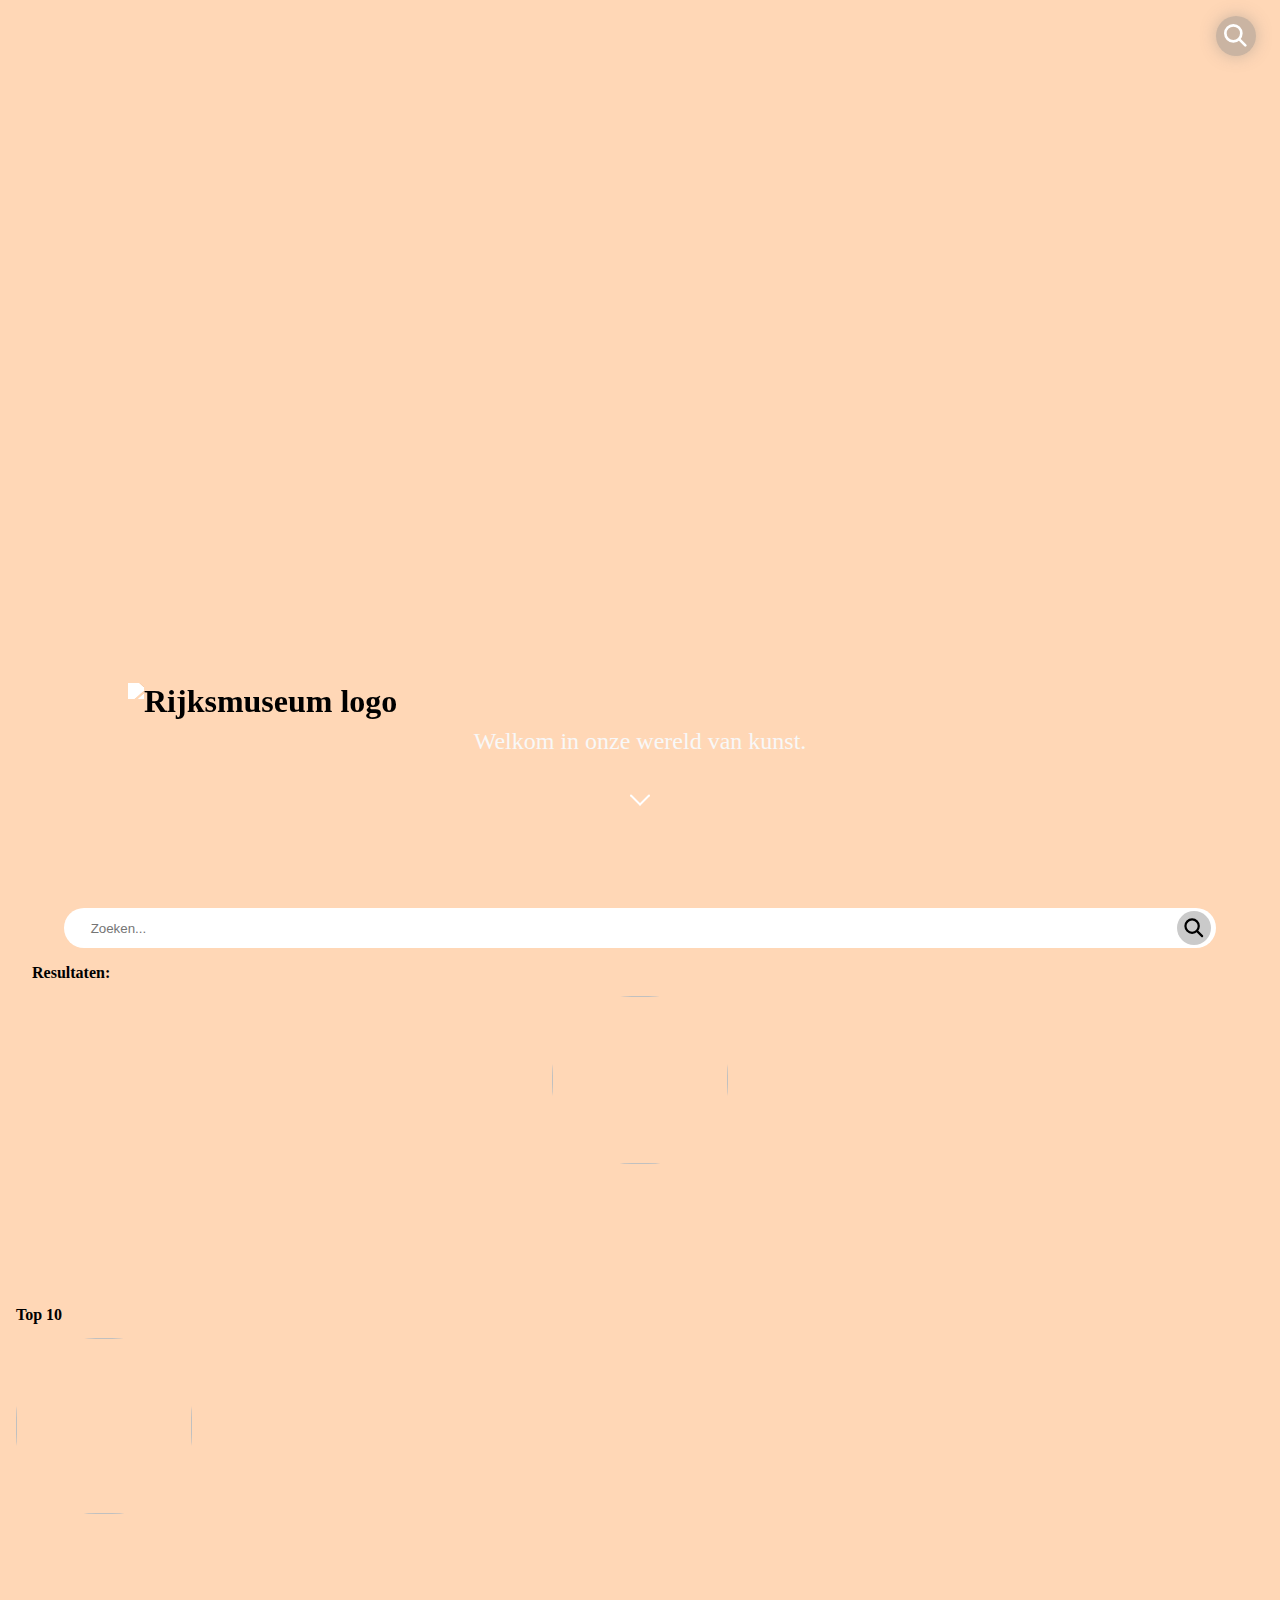
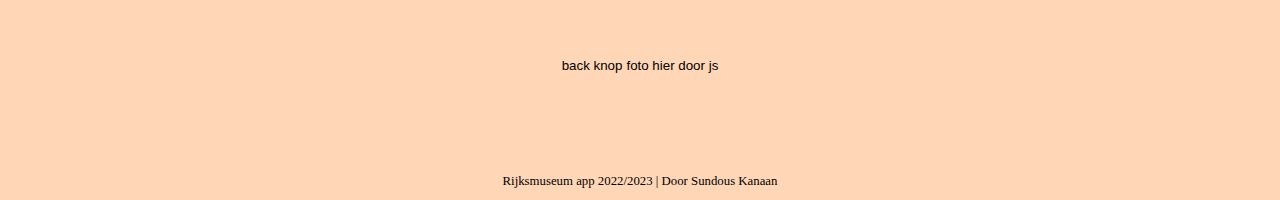
==== userstory/index.html @ fb25a9bc "Add files via upload" ====
<!DOCTYPE html>
<html lang="en">

<head>
    <meta charset="UTF-8">
    <meta http-equiv="X-UA-Compatible" content="IE=edge">
    <meta name="viewport" content="width=device-width, initial-scale=1.0">
    <title>Rijks museum</title>
    <link rel="stylesheet" href="./css/stylesheet.css">
</head>

<body>

    <header>
        <h1>
            <img src="./images/rijksmuseum.svg" alt="Rijksmuseum logo">
        </h1>
        <p>Welkom in onze wereld van kunst.</p>
        <a href="#nextsection">
            <svg viewBox="0 0 24 24" fill="none" xmlns="http://www.w3.org/2000/svg">
                <g id="SVGRepo_bgCarrier" stroke-width="0"></g>
                <g id="SVGRepo_tracerCarrier" stroke-linecap="round" stroke-linejoin="round"></g>
                <g id="SVGRepo_iconCarrier">
                    <circle cx="10" cy="10" r="6" stroke="#ffffff" stroke-width="2" stroke-linecap="round"
                        stroke-linejoin="round"></circle>
                    <path d="M14.5 14.5L19 19" stroke="#ffffff" stroke-width="2" stroke-linecap="round"
                        stroke-linejoin="round"></path>
                </g>
            </svg>
        </a>
        <a href="#nextsection">
            <svg viewBox="0 0 32 32" xmlns="http://www.w3.org/2000/svg" fill="#000000">
                <g id="SVGRepo_bgCarrier" stroke-width="0"></g>
                <g id="SVGRepo_tracerCarrier" stroke-linecap="round" stroke-linejoin="round"></g>
                <g id="SVGRepo_iconCarrier">
                    <defs>
                        <style>
                            .cls-1 {
                                fill: none;
                                stroke: #ffffff;
                                stroke-linecap: round;
                                stroke-linejoin: round;
                                stroke-width: 2px;
                            }
                        </style>
                    </defs>
                    <title></title>
                    <g id="chevron-bottom">
                        <line class="cls-1" x1="16" x2="7" y1="20.5" y2="11.5"></line>
                        <line class="cls-1" x1="25" x2="16" y1="11.5" y2="20.5"></line>
                    </g>
                </g>
            </svg>
        </a>
    </header>

    <main id="nextsection">


        <form action="zoeken">
            <input type="text" name="" placeholder="Zoeken...">
            <button type="">
                <svg viewBox="0 0 24 24" fill="none" xmlns="http://www.w3.org/2000/svg">
                    <g id="SVGRepo_bgCarrier" stroke-width="0"></g>
                    <g id="SVGRepo_tracerCarrier" stroke-linecap="round" stroke-linejoin="round"></g>
                    <g id="SVGRepo_iconCarrier">
                        <circle cx="10" cy="10" r="6" stroke="#000000" stroke-width="2" stroke-linecap="round"
                            stroke-linejoin="round"></circle>
                        <path d="M14.5 14.5L19 19" stroke="#000000" stroke-width="2" stroke-linecap="round"
                            stroke-linejoin="round"></path>
                    </g>
                </svg>
            </button>
        </form>

        <h2>Resultaten:</h2>
        <ul>
            <li>
                <button>
                    <section>
                        <h3>titel</h3>
                        <span>
                            <img src="https://lh3.googleusercontent.com/mZj-trnVh6jeUDsl1o0a3xNXPat_UOZtKecS4LaZdTLcNoIqtd_yf6beJKCUVzk3NT5SSFeQ-hOzJEOOSV9sg8dHE6VjFjUrGfxwe5Sg=s0"
                                alt="">
                        </span>
                    </section>

                    <img src="https://lh3.googleusercontent.com/mZj-trnVh6jeUDsl1o0a3xNXPat_UOZtKecS4LaZdTLcNoIqtd_yf6beJKCUVzk3NT5SSFeQ-hOzJEOOSV9sg8dHE6VjFjUrGfxwe5Sg=s0"
                        alt="">
            </li>
            </button>
        </ul>

        <!-- zoek scherm -->
        <section>
            <h2>Top 10</h2>
            <ul>
                <li>
                    <button>
                        <section>
                            <h3>titel</h3>
                            <span>
                                <img src="https://lh3.googleusercontent.com/mZj-trnVh6jeUDsl1o0a3xNXPat_UOZtKecS4LaZdTLcNoIqtd_yf6beJKCUVzk3NT5SSFeQ-hOzJEOOSV9sg8dHE6VjFjUrGfxwe5Sg=s0"
                                    alt="">
                            </span>
                        </section>
    
                        <img src="https://lh3.googleusercontent.com/mZj-trnVh6jeUDsl1o0a3xNXPat_UOZtKecS4LaZdTLcNoIqtd_yf6beJKCUVzk3NT5SSFeQ-hOzJEOOSV9sg8dHE6VjFjUrGfxwe5Sg=s0"
                            alt="">
                    </li>
                    </button>
            </ul>
        </section>

        <!-- data scherm -->
        <section>
            <button> back knop</button>
            <button>foto hier door js</button>

            <section>
                <h2><!-- kunst naam --></h2>
                <p> <!-- kunstenaar naam --></p>
                <h3><!-- sub titel --></h3>
                <p><!-- text --></p>
            </section>
        </section>

        <p>Rijksmuseum app 2022/2023 | Door Sundous Kanaan</p>
    </main>
    <script src="./script/script.js"></script>
</body>

</html>
---- userstory/css/stylesheet.css ----
*,
*::after,
*::before {
    box-sizing: border-box;
    margin: 0;
    padding: 0;
    caret-color: transparent;
}

:root {
    --background: rgb(255, 215, 182);
    --theme: brown;
    --fontcolor: rgb(248, 248, 248);

    --licht-black: rgba(138, 138, 138, 0.452);

    --button-width: 2.5em;
}


button {
    background: none;
    border: none;

    border-radius: 5em;
}

body {
    width: 100vw;
    height: 100vh;
    position: relative;
    overflow-x: hidden;

    background-color: var(--background);
}

header {
    width: 100vw;
    height: 100vh;

    position: relative;

    display: grid;
    grid-template-columns: 100%;
    grid-template-rows: 80% 20%;
    gap: .5em;
    justify-items: center;

    /* background-color: var(--theme); */
}

header h1 {
    width: 80%;

    grid-area: 1/1/2/2;
    align-self: end;

    z-index: 2;
}

header>p {
    font-size: 1.5em;
    grid-area: 2/1/3/2;

    width: 80%;

    text-align: center;
    color: var(--fontcolor);

    z-index: 2;
}

header h1 img {
    display: block;
    width: 100%;

    filter: brightness(100);
}

header>a:first-of-type {
    width: var(--button-width);
    height: var(--button-width);
    position: absolute;
    top: 1em;
    right: 1.5rem;

    background-color: var(--licht-black);
    box-shadow: 0 0 1em var(--licht-black);

    border-radius: 3em;

    display: grid;

    z-index: 2;
    transition: 1s;
}

header>a:last-of-type {
    width: var(--button-width);
    height: var(--button-width);
    border-radius: 5em;

    position: absolute;
    bottom: 5rem;
    top: auto;
    left: calc(50% - var(--button-width)/2);

    z-index: 3;

    cursor: pointer;

    display: grid;

    animation: flow 1s linear infinite both;
}

header>a:hover {
    transform: rotateY(360deg) scale(1.3);
}

@keyframes flow {
    0% {
        box-shadow: 0 0 1em var(--licht-black), inset 0 0 1em var(--licht-black);
        transform: translateY(-.1em);
    }

    50% {
        transform: translateY(.1em);
    }

    100% {
        box-shadow: 0 0 1em var(var(--licht-black)), inset 0 0 1em var(--licht-black);
        transform: translateY(-.1em);
    }
}


header>a svg {
    width: 80%;

    justify-self: center;
    align-self: center;
}

header ul {
    list-style: none;
    /* position: relative; */
    /* top: 0; */
    /* bottom: 0; */
    height: 100%;
    overflow: hidden;

    grid-area: 1/1/3/-1;
}

header ul::before {
    content: "";
    display: block;
    width: 100%;
    height: 30%;

    /* background-color: blue; */
    background: linear-gradient(0deg, rgba(0, 0, 1, 0.9) 40%, transparent 100%);
    position: absolute;
    left: 0;
    right: 0;
    bottom: 0;
    z-index: 1;

    /* border-radius: 50% 50% 0 0; */
}

header ul::-webkit-scrollbar {
    display: none;
}

header ul li {
    position: absolute;
    width: 100%;
    height: 100%;
    top: 0;
    left: 0;
    animation: slider 8s infinite linear;
}

header ul li:nth-of-type(1) {
    animation-delay: -2s;
}

header ul li:nth-of-type(2) {
    animation-delay: -4s;
}

header ul li:nth-of-type(3) {
    animation-delay: -6s;
}

header ul li:nth-of-type(4) {
    animation-delay: -8s;
}

header ul li:nth-of-type(5) {
    animation-delay: -10s;
}

header ul li img {
    display: block;
    width: 100%;
    height: 100%;
    object-fit: cover;
}

@keyframes slider {

    0%,
    12.5% {
        transform: translateX(100%);
    }

    25% {
        transform: translateX(0%);
    }

    37.5% {
        transform: translateX(0%);
    }

    50% {
        transform: translateX(-100%);
    }

    100% {
        transform: translateX(-100%);
    }
}












/* ****************************** */
/* ****************************** */
/* ****************************** */


/* ************  main  ********** */


/* ****************************** */
/* ****************************** */
/* ****************************** */


main {
    width: 100vw;
    height: 100%;

    padding-top: .5em;

    display: grid;
    grid-template-columns: 100%;
    grid-template-rows: 2.5em 1em;
    gap: 1em;
    justify-items: center;

    background-color: var(--subcolor);

    position: relative;
}

main form{
    grid-area: 1/1/2/2;

    display: grid;
    justify-items: center;

    width: 90%;
    position: relative;
}

main form input{
    width: 100%;
    height: 100%;

    grid-area: 1/1/2/2;

    border: none;
    border-radius: 5em;
    text-indent: 2em;
}

main form button{
    width: var(--button-width);
    height: var(--button-width);

    position: absolute;
    right: .4em;
    top: calc(50% - var(--button-width)/2 );

    background-color: var(--licht-black);

    display: grid;

    cursor: pointer;
}

main form button svg{
    display: block;
    width: 80% ;
    align-self: center;
    justify-self: center;

    transition: 1s;
}

main form button:hover svg{
    transform: rotateY(360deg);
}

main > h2 {
    font-size: 1em;
    width: 100%;
    height: 100%;
    height: fit-content;
    text-indent: 2em;

    grid-area: 2/1/3/2;
}


main > ul{
    list-style: none;
    /* grid-area: 3/1/4/2; */
    width: 100%;

    justify-self: center;
    display: flex;
    flex-direction: row;
    flex-wrap: wrap;
    justify-content: center;
    align-content: flex-start;
    gap: 1em;
}

main > section:first-of-type ul li,
main > ul li{
    --size: 10.5rem;
    width: var(--size);
    height: var(--size) ;
    z-index: 2;
    border-radius: 6em;
    min-width: 11em;
}

main > section:first-of-type ul li{
    --size: 11em;

}

main > section:first-of-type ul li button,
main > ul li button{
    width: 100%;
    height: 100%;
    background:none;
    border: none;

    position: relative;
    grid-template: 1fr 1fr / 1fr;
    border-radius: 6em;
    
    overflow: hidden;
}

main > section:first-of-type ul li button section,
main > ul li button section{
    width: inherit;
    height: inherit;
    
    position: absolute;
    bottom: -50%;
    opacity: 100%;
    transition: 1s;
    z-index: 0;

    border-radius: 6em;

    background-color: var(--licht-black);

    display: flex;
    flex-direction: column;
    align-items: center;
}


main > section:first-of-type ul li button  section h3,
main > ul li button section h3{
    font-size: 1em;
    color: var(--fontcolor);
    width: 80%;
    height: fit-content;
    text-align: center;

    position: relative;
    top: -12%;
}

main > section:first-of-type ul li button section span,
main > ul li button  section span{
    --size: 30%;
    width: var(--size);
    height: var(--size);

    border-radius: 5em;

    position: relative;
    top:calc(-1 * var(--size)/2);
    order: -1;

    border: solid .1em var(--licht-black);
    overflow: hidden;
}


main > section:first-of-type ul li button section span img,
main > ul li button section span img{
    height: 100%;
    object-fit: contain;
}

@media (min-width: 768px ){
    main > section:first-of-type ul li button section,
    main > ul li button section{
        bottom: -150%;
        opacity: 0;
    }

    main > section:first-of-type ul li:hover button:hover section,
    main > ul li button:hover section{
        transform: translateY(-100%);
        opacity: 100%;
    }
}

main > section:first-of-type ul li button > img,
main ul li button > img{
    width: 100%;
    height: 100%;
    object-fit: cover;
}




/* *********** */
/* ** top10 ** */
/* *********** */

main > section:first-of-type {
    width: 100vw;
    height: fit-content;
    overflow: hidden;
    padding-left: 1em;
}

main > section:first-of-type h2{
    font-size: 1em;
    height: 2em;
} 

main > section:first-of-type ul{
    height: 11em;
    width: 100%;
    list-style: none;


    display: flex;
    flex-direction: row;
    flex-wrap:nowrap;
    gap: 1em;

    overflow-x: scroll;
    /* overflow-x: auto; */
    overflow-y: hidden;
    overscroll-behavior: contain;
    scroll-snap-type: x mandatory;


}

main > section:first-of-type ul::-webkit-scrollbar{
    display: none;
}

main > section:first-of-type ul li{
    scroll-snap-align: start;
}














main > p:last-child{
    position: absolute;
    bottom: 0;

    font-size: .8em;

    height: 2em;
}
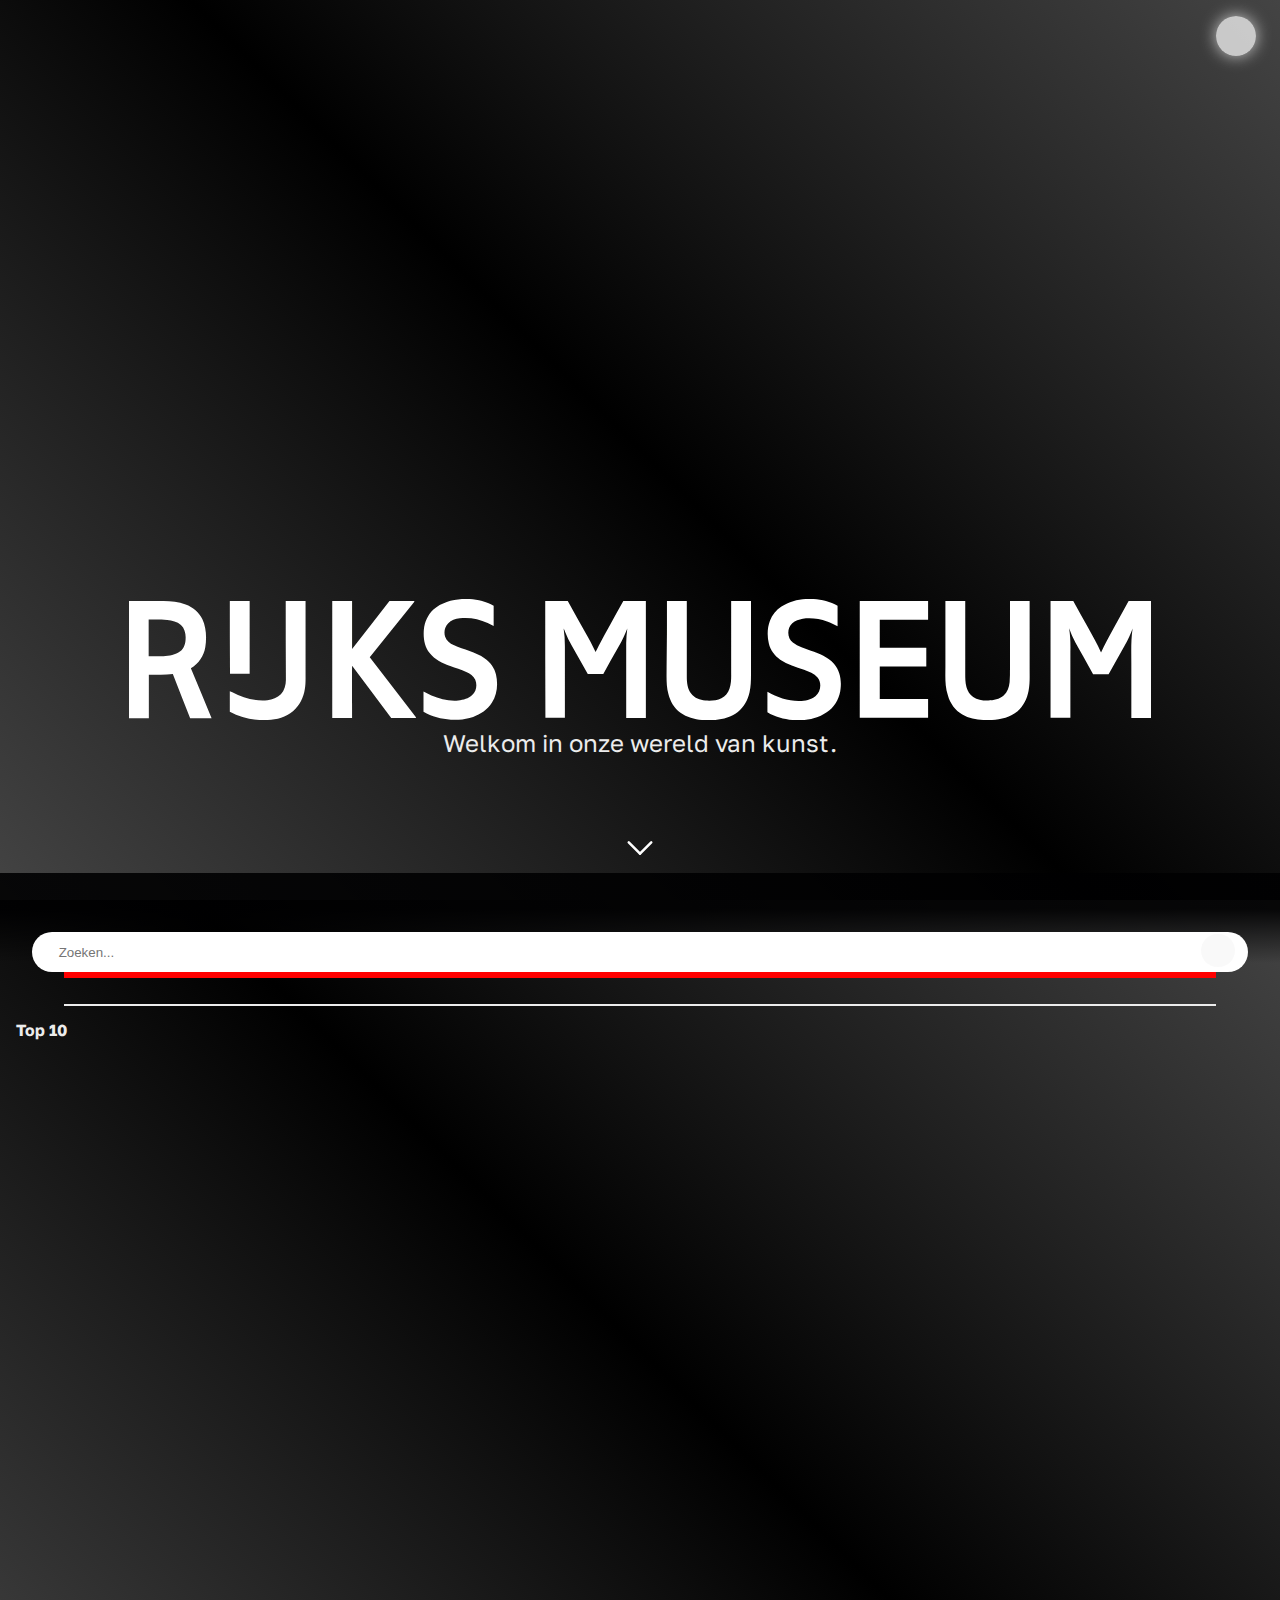
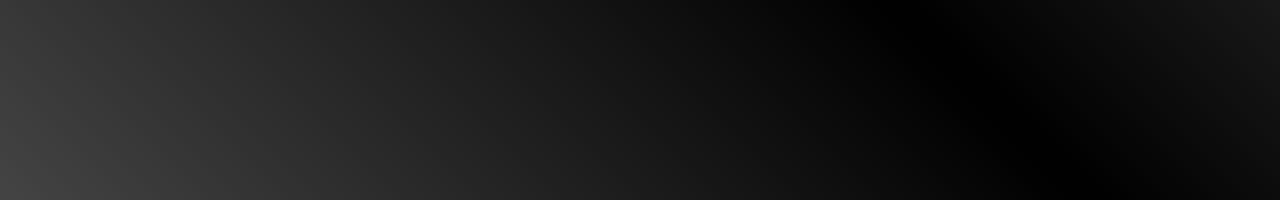
==== commit af3a1fe0: "New versie" ====
--- a/userstory/index.html
+++ b/userstory/index.html
@@ -7,26 +7,24 @@
     <meta name="viewport" content="width=device-width, initial-scale=1.0">
     <title>Rijks museum</title>
     <link rel="stylesheet" href="./css/stylesheet.css">
+    <link rel="preconnect" href="https://fonts.googleapis.com">
+<link rel="preconnect" href="https://fonts.gstatic.com" crossorigin>
+<link href="https://fonts.googleapis.com/css2?family=Golos+Text&display=swap" rel="stylesheet">
 </head>
 
 <body>
 
-    <header>
+    <div>
+        <img src="./images/rijksmuseum.svg" alt="Rijksmuseum logo">
+    </div>
+
+    <header id="top">
         <h1>
             <img src="./images/rijksmuseum.svg" alt="Rijksmuseum logo">
         </h1>
         <p>Welkom in onze wereld van kunst.</p>
         <a href="#nextsection">
-            <svg viewBox="0 0 24 24" fill="none" xmlns="http://www.w3.org/2000/svg">
-                <g id="SVGRepo_bgCarrier" stroke-width="0"></g>
-                <g id="SVGRepo_tracerCarrier" stroke-linecap="round" stroke-linejoin="round"></g>
-                <g id="SVGRepo_iconCarrier">
-                    <circle cx="10" cy="10" r="6" stroke="#ffffff" stroke-width="2" stroke-linecap="round"
-                        stroke-linejoin="round"></circle>
-                    <path d="M14.5 14.5L19 19" stroke="#ffffff" stroke-width="2" stroke-linecap="round"
-                        stroke-linejoin="round"></path>
-                </g>
-            </svg>
+
         </a>
         <a href="#nextsection">
             <svg viewBox="0 0 32 32" xmlns="http://www.w3.org/2000/svg" fill="#000000">
@@ -54,80 +52,84 @@
         </a>
     </header>
 
+
     <main id="nextsection">
 
+        <form>
+            <label>
+                <input type="text" placeholder="Zoeken...">
+                <button></button>
+            </label>
+            <div>
 
-        <form action="zoeken">
-            <input type="text" name="" placeholder="Zoeken...">
-            <button type="">
-                <svg viewBox="0 0 24 24" fill="none" xmlns="http://www.w3.org/2000/svg">
-                    <g id="SVGRepo_bgCarrier" stroke-width="0"></g>
-                    <g id="SVGRepo_tracerCarrier" stroke-linecap="round" stroke-linejoin="round"></g>
-                    <g id="SVGRepo_iconCarrier">
-                        <circle cx="10" cy="10" r="6" stroke="#000000" stroke-width="2" stroke-linecap="round"
-                            stroke-linejoin="round"></circle>
-                        <path d="M14.5 14.5L19 19" stroke="#000000" stroke-width="2" stroke-linecap="round"
-                            stroke-linejoin="round"></path>
-                    </g>
-                </svg>
-            </button>
+            </div>
         </form>
 
-        <h2>Resultaten:</h2>
-        <ul>
-            <li>
-                <button>
-                    <section>
-                        <h3>titel</h3>
-                        <span>
-                            <img src="https://lh3.googleusercontent.com/mZj-trnVh6jeUDsl1o0a3xNXPat_UOZtKecS4LaZdTLcNoIqtd_yf6beJKCUVzk3NT5SSFeQ-hOzJEOOSV9sg8dHE6VjFjUrGfxwe5Sg=s0"
-                                alt="">
-                        </span>
-                    </section>
+        <!-- zoeken scherm -->
+        <h2></h2>
+         <ul></ul> 
 
-                    <img src="https://lh3.googleusercontent.com/mZj-trnVh6jeUDsl1o0a3xNXPat_UOZtKecS4LaZdTLcNoIqtd_yf6beJKCUVzk3NT5SSFeQ-hOzJEOOSV9sg8dHE6VjFjUrGfxwe5Sg=s0"
-                        alt="">
-            </li>
-            </button>
-        </ul>
-
-        <!-- zoek scherm -->
+        <!-- top 10 -->
         <section>
             <h2>Top 10</h2>
-            <ul>
-                <li>
-                    <button>
-                        <section>
-                            <h3>titel</h3>
-                            <span>
-                                <img src="https://lh3.googleusercontent.com/mZj-trnVh6jeUDsl1o0a3xNXPat_UOZtKecS4LaZdTLcNoIqtd_yf6beJKCUVzk3NT5SSFeQ-hOzJEOOSV9sg8dHE6VjFjUrGfxwe5Sg=s0"
-                                    alt="">
-                            </span>
-                        </section>
-    
-                        <img src="https://lh3.googleusercontent.com/mZj-trnVh6jeUDsl1o0a3xNXPat_UOZtKecS4LaZdTLcNoIqtd_yf6beJKCUVzk3NT5SSFeQ-hOzJEOOSV9sg8dHE6VjFjUrGfxwe5Sg=s0"
-                            alt="">
-                    </li>
-                    </button>
-            </ul>
-        </section>
-
-        <!-- data scherm -->
-        <section>
-            <button> back knop</button>
-            <button>foto hier door js</button>
-
-            <section>
-                <h2><!-- kunst naam --></h2>
-                <p> <!-- kunstenaar naam --></p>
-                <h3><!-- sub titel --></h3>
-                <p><!-- text --></p>
-            </section>
         </section>
 
         <p>Rijksmuseum app 2022/2023 | Door Sundous Kanaan</p>
+
+     
+        
     </main>
-    <script src="./script/script.js"></script>
+    <!-- data scherm -->
+    <article>
+        <button>
+            
+        </button>
+        <img src="https://lh3.googleusercontent.com/mZj-trnVh6jeUDsl1o0a3xNXPat_UOZtKecS4LaZdTLcNoIqtd_yf6beJKCUVzk3NT5SSFeQ-hOzJEOOSV9sg8dHE6VjFjUrGfxwe5Sg=s0"
+                alt="">
+        
+        <a href="/">
+            <svg viewBox="0 0 32 32" xmlns="http://www.w3.org/2000/svg" fill="#000000">
+                <g id="SVGRepo_bgCarrier" stroke-width="0"></g>
+                <g id="SVGRepo_tracerCarrier" stroke-linecap="round" stroke-linejoin="round"></g>
+                <g id="SVGRepo_iconCarrier">
+                    <defs>
+                        <style>
+                            .cls-1 {
+                                fill: none;
+                                stroke: #ffffff;
+                                stroke-linecap: round;
+                                stroke-linejoin: round;
+                                stroke-width: 2px;
+                            }
+                        </style>
+                    </defs>
+                    <title></title>
+                    <g id="chevron-bottom">
+                        <line class="cls-1" x1="16" x2="7" y1="20.5" y2="11.5"></line>
+                        <line class="cls-1" x1="25" x2="16" y1="11.5" y2="20.5"></line>
+                    </g>
+                </g>
+            </svg>
+        </a>
+
+        <section>
+            <div>
+                <h2>kunst naam</h2>
+                <p> kunstenaar naam</p>
+            </div>
+            <h3>Description:</h3>
+            <p>text</p>
+
+            <div>
+            </div>
+        </section>
+    </article>
+
+
+    <script defer src="./script/routie/routie.js"></script>
+    <script type="module" src="./script/script.js"></script>
+
 </body>
 
-</html>+</html>
+
--- a/userstory/css/stylesheet.css
+++ b/userstory/css/stylesheet.css
@@ -7,14 +7,36 @@
     caret-color: transparent;
 }
 
+html {
+    scroll-behavior: smooth;
+    scroll-margin-top: .5em;
+}
+
 :root {
-    --background: rgb(255, 215, 182);
-    --theme: brown;
-    --fontcolor: rgb(248, 248, 248);
-
-    --licht-black: rgba(138, 138, 138, 0.452);
+    --font-family: 'Golos Text', sans-serif;
+    --fontcolor: rgb(236, 236, 236);
+    --dark-fontcolor: black;
+    --thema-fontcolor: rgb(255, 123, 0);
+    --thema-color: rgb(252, 252, 252);
+    --licht-background: rgba(0, 0, 0, 0.247);
+
+    --schadow: rgba(236, 236, 236, 80%);
+    --white-schadow: rgba(226, 226, 226, 0.219);
+
+    --input-text: rgb(49, 49, 49);
+    --details-background: transparent, rgba(0, 0, 0, 0.664) 20%, black 60%;
+    --titel-background: rgba(0, 0, 0, 0.591);
+
+
+    --titel-filter: brightness(15);
+    --no-brightness: brightness(0);
+
+
 
     --button-width: 2.5em;
+
+    --linear-gradient: 45deg, rgb(68, 68, 68), black, rgb(68, 68, 68);
+    --transparant-linear-gradient: rgba(0, 0, 1, 0.9) 40%, transparent 100%;
 }
 
 
@@ -22,17 +44,168 @@
     background: none;
     border: none;
 
-    border-radius: 5em;
-}
+    border-radius: 50%;
+}
+
+.loading{
+    width: 100%;
+    height: 100%;
+    position: absolute;
+    z-index: 100;
+    display: grid;
+    place-content: center;
+    column-gap: 1em;
+}
+
+.loading span{
+    width: .5rem;
+    aspect-ratio: 1/1;
+    display: block;
+    border-radius: 50%;
+    background-color: var(--fontcolor);
+
+    grid-row: 1/2;
+
+    transform-origin: 50% 150%;
+    animation: loadingResultaten 1s linear infinite both;
+}
+
+.loading span:nth-of-type(2){
+    animation-delay: .25s;
+}
+
+.loading span:nth-of-type(3){
+    animation-delay: .5s;
+}
+
+@keyframes loadingResultaten{
+    0%{
+        opacity: 0;
+    }
+    50%{
+        opacity: 50%;;
+    }
+    100%{
+        opacity: 100%;
+    }
+}
+
+
+
+
+
+
+
+
 
 body {
+    font-family: var(--font-family);
     width: 100vw;
+    height: 100dvh;
     height: 100vh;
     position: relative;
     overflow-x: hidden;
-
-    background-color: var(--background);
-}
+    overflow-y: auto;
+
+    background-image: linear-gradient(var(--linear-gradient));
+}
+
+body.hidden{
+    overflow-y: hidden;
+}
+
+body>div {
+    width: 100vw;
+    height: 100vh;
+
+    position: fixed;
+    z-index: 1000;
+
+    background-image: linear-gradient(var(--linear-gradient));
+
+    display: none;
+}
+
+
+body>div img {
+    width: 60%;
+    height: 4em;
+
+    position: absolute;
+    left: calc(50% - 60%/2);
+    top: calc(50% - 4em/2);
+
+    filter: var(--titel-filter);
+}
+
+body>div::after {
+    content: "";
+    display: block;
+
+    width: 60%;
+    height: .5em;
+    background-color: var(--fontcolor);
+
+    position: absolute;
+    left: calc(50% - 60%/2);
+    top: calc(50% - .5em/2);
+
+    animation: loading 1s infinite both;
+    transition: 5s transform;
+    transform-origin: left;
+}
+
+@keyframes loading {
+    0% {
+        transform: scaleX(0) translateY(4em);
+    }
+
+    100% {
+        transform: scaleX(1) translateY(4em);
+    }
+}
+
+body>div.display,
+body>div.display::after,
+body>div.display img {
+    display: block;
+}
+
+body:has(body > div.display) {
+    overflow-y:hidden;
+}
+
+
+
+
+
+
+
+
+
+
+
+
+
+
+
+
+
+
+
+/* ****************************** */
+/* ****************************** */
+/* ****************************** */
+
+
+/* ************  header  ********** */
+
+
+/* ****************************** */
+/* ****************************** */
+/* ****************************** */
+
+
 
 header {
     width: 100vw;
@@ -74,7 +247,7 @@
     display: block;
     width: 100%;
 
-    filter: brightness(100);
+    filter: var(--titel-filter);
 }
 
 header>a:first-of-type {
@@ -84,15 +257,24 @@
     top: 1em;
     right: 1.5rem;
 
-    background-color: var(--licht-black);
-    box-shadow: 0 0 1em var(--licht-black);
+    background-color: var(--schadow);
+    box-shadow: 0 0 1em var(--schadow);
 
     border-radius: 3em;
 
     display: grid;
 
     z-index: 2;
-    transition: 1s;
+
+    background-image: url(https://cdn-icons-png.flaticon.com/512/3917/3917754.png);
+    background-size: 55%;
+    background-repeat: no-repeat;
+    background-position: center;
+    transition: .5s;
+}
+
+header>a:first-of-type:hover {
+    background-size: 60%;
 }
 
 header>a:last-of-type {
@@ -101,7 +283,7 @@
     border-radius: 5em;
 
     position: absolute;
-    bottom: 5rem;
+    bottom: 2rem;
     top: auto;
     left: calc(50% - var(--button-width)/2);
 
@@ -114,13 +296,9 @@
     animation: flow 1s linear infinite both;
 }
 
-header>a:hover {
-    transform: rotateY(360deg) scale(1.3);
-}
-
 @keyframes flow {
     0% {
-        box-shadow: 0 0 1em var(--licht-black), inset 0 0 1em var(--licht-black);
+        box-shadow: 0 0 1em var(--white-schadow), inset 0 0 1em var(--white-schadow);
         transform: translateY(-.1em);
     }
 
@@ -129,24 +307,15 @@
     }
 
     100% {
-        box-shadow: 0 0 1em var(var(--licht-black)), inset 0 0 1em var(--licht-black);
+        box-shadow: 0 0 1em var(var(--white-schadow)), inset 0 0 1em var(--white-schadow);
         transform: translateY(-.1em);
     }
 }
 
-
-header>a svg {
-    width: 80%;
-
-    justify-self: center;
-    align-self: center;
-}
 
 header ul {
     list-style: none;
-    /* position: relative; */
-    /* top: 0; */
-    /* bottom: 0; */
+
     height: 100%;
     overflow: hidden;
 
@@ -159,15 +328,12 @@
     width: 100%;
     height: 30%;
 
-    /* background-color: blue; */
-    background: linear-gradient(0deg, rgba(0, 0, 1, 0.9) 40%, transparent 100%);
+    background: linear-gradient(0deg, var(--transparant-linear-gradient));
     position: absolute;
     left: 0;
     right: 0;
     bottom: 0;
     z-index: 1;
-
-    /* border-radius: 50% 50% 0 0; */
 }
 
 header ul::-webkit-scrollbar {
@@ -180,10 +346,10 @@
     height: 100%;
     top: 0;
     left: 0;
-    animation: slider 8s infinite linear;
-}
-
-header ul li:nth-of-type(1) {
+    animation: slider 8s 2s infinite linear;
+}
+
+header ul li:first-of-type {
     animation-delay: -2s;
 }
 
@@ -245,6 +411,9 @@
 
 
 
+
+
+
 /* ****************************** */
 /* ****************************** */
 /* ****************************** */
@@ -262,7 +431,8 @@
     width: 100vw;
     height: 100%;
 
-    padding-top: .5em;
+    /* padding-top: 2em; */
+    padding: 2em 1em 0 1em;
 
     display: grid;
     grid-template-columns: 100%;
@@ -270,61 +440,106 @@
     gap: 1em;
     justify-items: center;
 
-    background-color: var(--subcolor);
-
     position: relative;
 }
 
-main form{
-    grid-area: 1/1/2/2;
-
-    display: grid;
-    justify-items: center;
-
-    width: 90%;
+main::after {
+    content: "";
+    display: block;
+    background-image: linear-gradient(180deg, var(--transparant-linear-gradient));
+    width: 100%;
+    height: 10%;
+
+    position: absolute;
+    top: -3%;
+    z-index: -1;
+}
+
+main form {
+    width: 100vw;
     position: relative;
 }
 
-main form input{
-    width: 100%;
+main form label {
+    width: 95%;
+    height: 2.5em;
+    position: relative;
+
+    left: calc(50% - 95%/2 );
+}
+
+
+main form label input[type=text] {
+    width: inherit;
     height: 100%;
-
-    grid-area: 1/1/2/2;
 
     border: none;
     border-radius: 5em;
     text-indent: 2em;
-}
-
-main form button{
+
+    /* background-image: url(https://cdn-icons-png.flaticon.com/512/3917/3917754.png);
+    background-position: right 2em center;
+    background-repeat: no-repeat;
+    background-size: 2em; */
+
+    padding-right: 5em;
+
+    color: var(--input-text);
+}
+
+main form label button{
     width: var(--button-width);
     height: var(--button-width);
 
-    position: absolute;
-    right: .4em;
-    top: calc(50% - var(--button-width)/2 );
-
-    background-color: var(--licht-black);
-
-    display: grid;
-
+    /* background-color: var(--white-schadow); */
+    background-color: var(--white-schadow);
     cursor: pointer;
-}
-
-main form button svg{
-    display: block;
-    width: 80% ;
-    align-self: center;
-    justify-self: center;
-
-    transition: 1s;
-}
-
-main form button:hover svg{
-    transform: rotateY(360deg);
-}
-
-main > h2 {
+
+    position: absolute;
+    right: 1em;
+    top: calc(50% - var(--button-width)/2);
+
+    background-image: url(https://cdn-icons-png.flaticon.com/512/3917/3917754.png);
+    background-size: 55%;
+    background-position: center;
+    background-repeat: no-repeat;
+    transition: .5s;
+}
+
+main form>div{
+    width: 90%;
+    height: auto;
+    padding: .2em;
+background-color: red;
+    position: absolute;
+    left: calc(50% - 90%/2 );
+    z-index: 100;
+
+    display: flex;
+    flex-direction: column;
+    align-items: center
+
+    /* border-radius: 5em ; */
+}
+
+
+main form>div div{
+    width: 95%;
+    height: 2em;
+    /* padding-bottom: .5em; */
+    padding-top: 1em;
+    text-indent: 2em;
+    /* background-color: blue; */
+    padding: .1em 0;
+    color: var(--fontcolor);
+    border-bottom: solid .1em var(--fontcolor);
+}
+
+main form>div div:last-of-type{
+    border-bottom: none;
+}
+
+main>h2 {
     font-size: 1em;
     width: 100%;
     height: 100%;
@@ -332,194 +547,451 @@
     text-indent: 2em;
 
     grid-area: 2/1/3/2;
-}
-
-
-main > ul{
+
+    color: var(--fontcolor);
+}
+
+main>ul {
     list-style: none;
-    /* grid-area: 3/1/4/2; */
-    width: 100%;
+    width: 100%;
+    /* height: 12em; */
+
+    padding: 0 1.5em 2em 1em;
 
     justify-self: center;
-    display: flex;
+    display: none;
     flex-direction: row;
     flex-wrap: wrap;
     justify-content: center;
     align-content: flex-start;
-    gap: 1em;
-}
-
-main > section:first-of-type ul li,
-main > ul li{
-    --size: 10.5rem;
+    gap: 1.5em;
+}
+
+main>section:first-of-type ul li,
+main>ul li {
+    --size: 10.5em;
     width: var(--size);
-    height: var(--size) ;
+    height: var(--size);
     z-index: 2;
     border-radius: 6em;
     min-width: 11em;
-}
-
-main > section:first-of-type ul li{
+
+    scroll-snap-align: start;
+    overflow: hidden;
+
+    filter: drop-shadow(-.3em .3em .1em var(--white-schadow));
+}
+
+main>section:first-of-type ul li {
     --size: 11em;
-
-}
-
-main > section:first-of-type ul li button,
-main > ul li button{
-    width: 100%;
-    height: 100%;
-    background:none;
-    border: none;
+}
+
+main>ul:has(li.geenResulteten){
+    display: block;
+}
+
+main>ul li.geenResulteten{
+    width: 100%;
+    height: 50vh;
+    border-radius: 0;
+
+    display: grid;
+    justify-items: center;
+}
+
+main>ul li.geenResulteten img{
+    width: auto;
+    height: 90%;
+}
+main>ul li.geenResulteten p:first-of-type{
+    font-weight: bold;
+    font-size: 1.5em;
+}
+
+main>ul li.geenResulteten p{
+text-align: center;
+color: var(--fontcolor);
+text-shadow: none;
+}
+
+main>section:first-of-type ul li a,
+main>ul li a {
+    width: 10.5rem;
+    aspect-ratio: 1;
+    text-decoration: none;
 
     position: relative;
     grid-template: 1fr 1fr / 1fr;
     border-radius: 6em;
-    
+
     overflow: hidden;
-}
-
-main > section:first-of-type ul li button section,
-main > ul li button section{
-    width: inherit;
-    height: inherit;
-    
-    position: absolute;
-    bottom: -50%;
+    filter: drop-shadow(-.3em .3em .1em var(--white-schadow));
+    cursor: pointer;
+}
+
+main>section:first-of-type ul li a div,
+main>ul li a div {
+    width: 100%;
+    height: 100%;
+
+    position: absolute;
+    /* bottom: -55%; */
     opacity: 100%;
+    transition: .3s;
+    z-index: 1;
+
+    border-radius: 6em;
+
+    background-color: var(--titel-background);
+
+    display: flex;
+    justify-content: center;
+    align-items: center;
+}
+
+
+main>section:first-of-type ul li a div h3,
+main>ul li a div h3 {
+    font-size: 1em;
+    color: var(--fontcolor);
+    width: 90%;
+    height: fit-content;
+    text-align: center;
+    line-height: 1.5em;
+    font-weight: lighter;
+}
+
+@media (min-width: 768px) {
+
+    main>section:first-of-type ul li a div,
+    main>ul li a div {
+        bottom: -100%;
+        opacity: 0;
+    }
+
+    main>section:first-of-type ul li:hover a:hover div,
+    main>ul li a:hover div {
+        transform: translateY(-100%);
+        opacity: 100%;
+    }
+}
+
+main>section:first-of-type ul li a>img,
+main ul li a img {
+    width: 100%;
+    height: 100%;
+    display: block;
+    object-fit: cover;
+    object-position: top;
+}
+
+
+
+
+/* *********** */
+/* ** top10 ** */
+/* *********** */
+
+main>section:first-of-type {
+    width: 100vw;
+    /* max-width: 80vw; */
+    height: fit-content;
+    /* overflow: hidden; */
+    padding-left: 1em;
+    position: relative;
+}
+
+main>section:first-of-type::before {
+    content: "";
+    display: block;
+    width: 90%;
+    height: .1em;
+
+    background-color: var(--fontcolor);
+
+    /* background-color: red; */
+
+    position: absolute;
+    top: -1em;
+    left: calc(50% - 90%/2);
+}
+
+main>section:first-of-type h2 {
+    font-size: 1em;
+    height: 2em;
+    color: var(--fontcolor);
+}
+
+main>section:first-of-type ul {
+    height: 12em;
+    list-style: none;
+
+
+    display: flex;
+    flex-direction: row;
+    flex-wrap: nowrap;
+    gap: 1em;
+
+
+    overflow-x: scroll;
+    overflow-y: hidden;
+    overscroll-behavior: contain;
+    scroll-snap-type: x mandatory;
+}
+
+main>section:first-of-type ul::-webkit-scrollbar {
+    display: none;
+}
+
+main>section:first-of-type ul li {
+    scroll-snap-align: start;
+}
+
+
+
+
+
+
+
+
+
+
+
+
+
+
+
+
+
+
+
+
+
+
+
+
+
+/* ****************************** */
+/* ****************************** */
+/* ****************************** */
+
+
+/* ************  main  ********** */
+
+
+/* ****************************** */
+/* ****************************** */
+/* ****************************** */
+
+
+
+article {
+    width: 100%;
+    height: fit-content;
+
+    padding-bottom: 3em;
+
+    position: absolute;
+    top: 0;
+    left: 0;
+    right: 0;
+
+    z-index: 200;
+
+    /* grid-row: 1/3; */
+
+    background-image: linear-gradient(var(--linear-gradient));
+
+    display: grid;
+    grid-template-columns: 1fr;
+    grid-template-rows: 3.5em 40vh 30em auto;
+
+    display: none;
+}
+
+article button {
+    display: block;
+    width: calc(var(--button-width) + .5em);
+    height: calc(var(--button-width) + .5em);
+    cursor: pointer;
+    border-radius: 50%;
+
+    background-color: var(--schadow);
+    background-image:
+     url(https://cdn.icon-icons.com/icons2/1898/PNG/512/enlarge_121031.png);
+     background-position: center;
+    background-size: 80%;
+    background-repeat: no-repeat;
+    position: absolute;
+    z-index: 1;
+    /* overflow: hidden; */
+
+    grid-area: 1/1/1/-1;
+    justify-self: end;
+    margin: 1em 2em 0 0;
+
+}
+
+article img {
+    height: 100%;
+    width: 100%;
+
+    display: block;
+    object-fit: cover;
+    object-position: center;
     transition: 1s;
-    z-index: 0;
-
-    border-radius: 6em;
-
-    background-color: var(--licht-black);
-
+
+    grid-area: 1/1/4/-1;
+}
+
+article button:hover + img {
+    transform: scale(1.1);
+}
+
+article.openimg section{
+    display: none;
+} 
+
+article.openimg button:hover + img{
+    transform: scale(1);
+}
+
+article.openimg img{
+    width: 100%;
+    height: auto;
+
+    align-self: center;
+} 
+
+article>a {
+    width: var(--button-width);
+    height: var(--button-width);
+    display: block;
+
+    background-color: var(--schadow);
+    /* background-color: aqua; */
+
+    grid-row: 1/2;
+    border-radius: 50%;
+
+    position: absolute;
+    left: .5em;
+    top: .5em;
+    z-index: inherit;
+
+    cursor: pointer;
+}
+
+article>a svg {
+    width: 100%;
+    transform: rotate(90deg) scale(.9);
+    filter: var(--no-brightness);
+    transition: .3s;
+}
+
+article>a:hover svg {
+    transform: rotate(90deg) scale(1.1);
+}
+
+article>section {
+    width: 100%;
+    height: fit-content;
+    grid-row: 3;
+    grid-column: 1/2;
+
+    color: var(--fontcolor);
+
+    padding: 4em 10vw;
+
+    position: relative;
+    z-index: 2000;
+
+    background-image: linear-gradient(var(--details-background));
+
+    display: flex;
+    flex-direction: column;
+
+    overflow: hidden;
+}
+
+@media screen and (min-width: 1000px) {
+    article>section {
+        padding: 0 18vw 5vh 18vw;
+    }
+}
+
+article>section div h2,
+article>section h3,
+article>section p {
+    width: fit-content;
+}
+
+article>section div {
     display: flex;
     flex-direction: column;
     align-items: center;
-}
-
-
-main > section:first-of-type ul li button  section h3,
-main > ul li button section h3{
-    font-size: 1em;
+    height: 9em;
+
+    margin-bottom: 2em;
+}
+
+article>section div p {
+    color: var(--thema-fontcolor);
+    padding: .5em;
+    background-color: var(--licht-background);
+    border: solid .3em var(--thema-color);
+    border-radius: 50em;
+}
+
+article>section div h2,
+article>section h3 {
+    margin-bottom: .5em;
+}
+
+article>section h3 {
+    font-size: 2rem;
+    margin-bottom: .5em;
+}
+
+article>section>p {
+    line-height: 1.5em;
+}
+
+@media screen and (min-width: 1000px) {
+    article>section>p {
+        font-size: 1.2em;
+        line-height: 1.5em;
+    }
+}
+
+article>section>p::first-letter {
+    color: var(--thema-fontcolor);
+    font-size: 4em;
+    font-weight: bolder;
+    line-height: .5em;
+    margin-right: .1em;
+    float: left;
+}
+
+/* article>section h3,
+article>section > p{
+    text-indent: 10rem;
+} */
+
+
+
+
+
+
+
+main>p:last-child {
     color: var(--fontcolor);
-    width: 80%;
-    height: fit-content;
-    text-align: center;
-
-    position: relative;
-    top: -12%;
-}
-
-main > section:first-of-type ul li button section span,
-main > ul li button  section span{
-    --size: 30%;
-    width: var(--size);
-    height: var(--size);
-
-    border-radius: 5em;
-
-    position: relative;
-    top:calc(-1 * var(--size)/2);
-    order: -1;
-
-    border: solid .1em var(--licht-black);
-    overflow: hidden;
-}
-
-
-main > section:first-of-type ul li button section span img,
-main > ul li button section span img{
-    height: 100%;
-    object-fit: contain;
-}
-
-@media (min-width: 768px ){
-    main > section:first-of-type ul li button section,
-    main > ul li button section{
-        bottom: -150%;
-        opacity: 0;
-    }
-
-    main > section:first-of-type ul li:hover button:hover section,
-    main > ul li button:hover section{
-        transform: translateY(-100%);
-        opacity: 100%;
-    }
-}
-
-main > section:first-of-type ul li button > img,
-main ul li button > img{
-    width: 100%;
-    height: 100%;
-    object-fit: cover;
-}
-
-
-
-
-/* *********** */
-/* ** top10 ** */
-/* *********** */
-
-main > section:first-of-type {
-    width: 100vw;
-    height: fit-content;
-    overflow: hidden;
-    padding-left: 1em;
-}
-
-main > section:first-of-type h2{
-    font-size: 1em;
+    position: absolute;
+    bottom: 0;
+
+    font-size: .8em;
+
     height: 2em;
-} 
-
-main > section:first-of-type ul{
-    height: 11em;
-    width: 100%;
-    list-style: none;
-
-
-    display: flex;
-    flex-direction: row;
-    flex-wrap:nowrap;
-    gap: 1em;
-
-    overflow-x: scroll;
-    /* overflow-x: auto; */
-    overflow-y: hidden;
-    overscroll-behavior: contain;
-    scroll-snap-type: x mandatory;
-
-
-}
-
-main > section:first-of-type ul::-webkit-scrollbar{
+
     display: none;
-}
-
-main > section:first-of-type ul li{
-    scroll-snap-align: start;
-}
-
-
-
-
-
-
-
-
-
-
-
-
-
-
-main > p:last-child{
-    position: absolute;
-    bottom: 0;
-
-    font-size: .8em;
-
-    height: 2em;
 }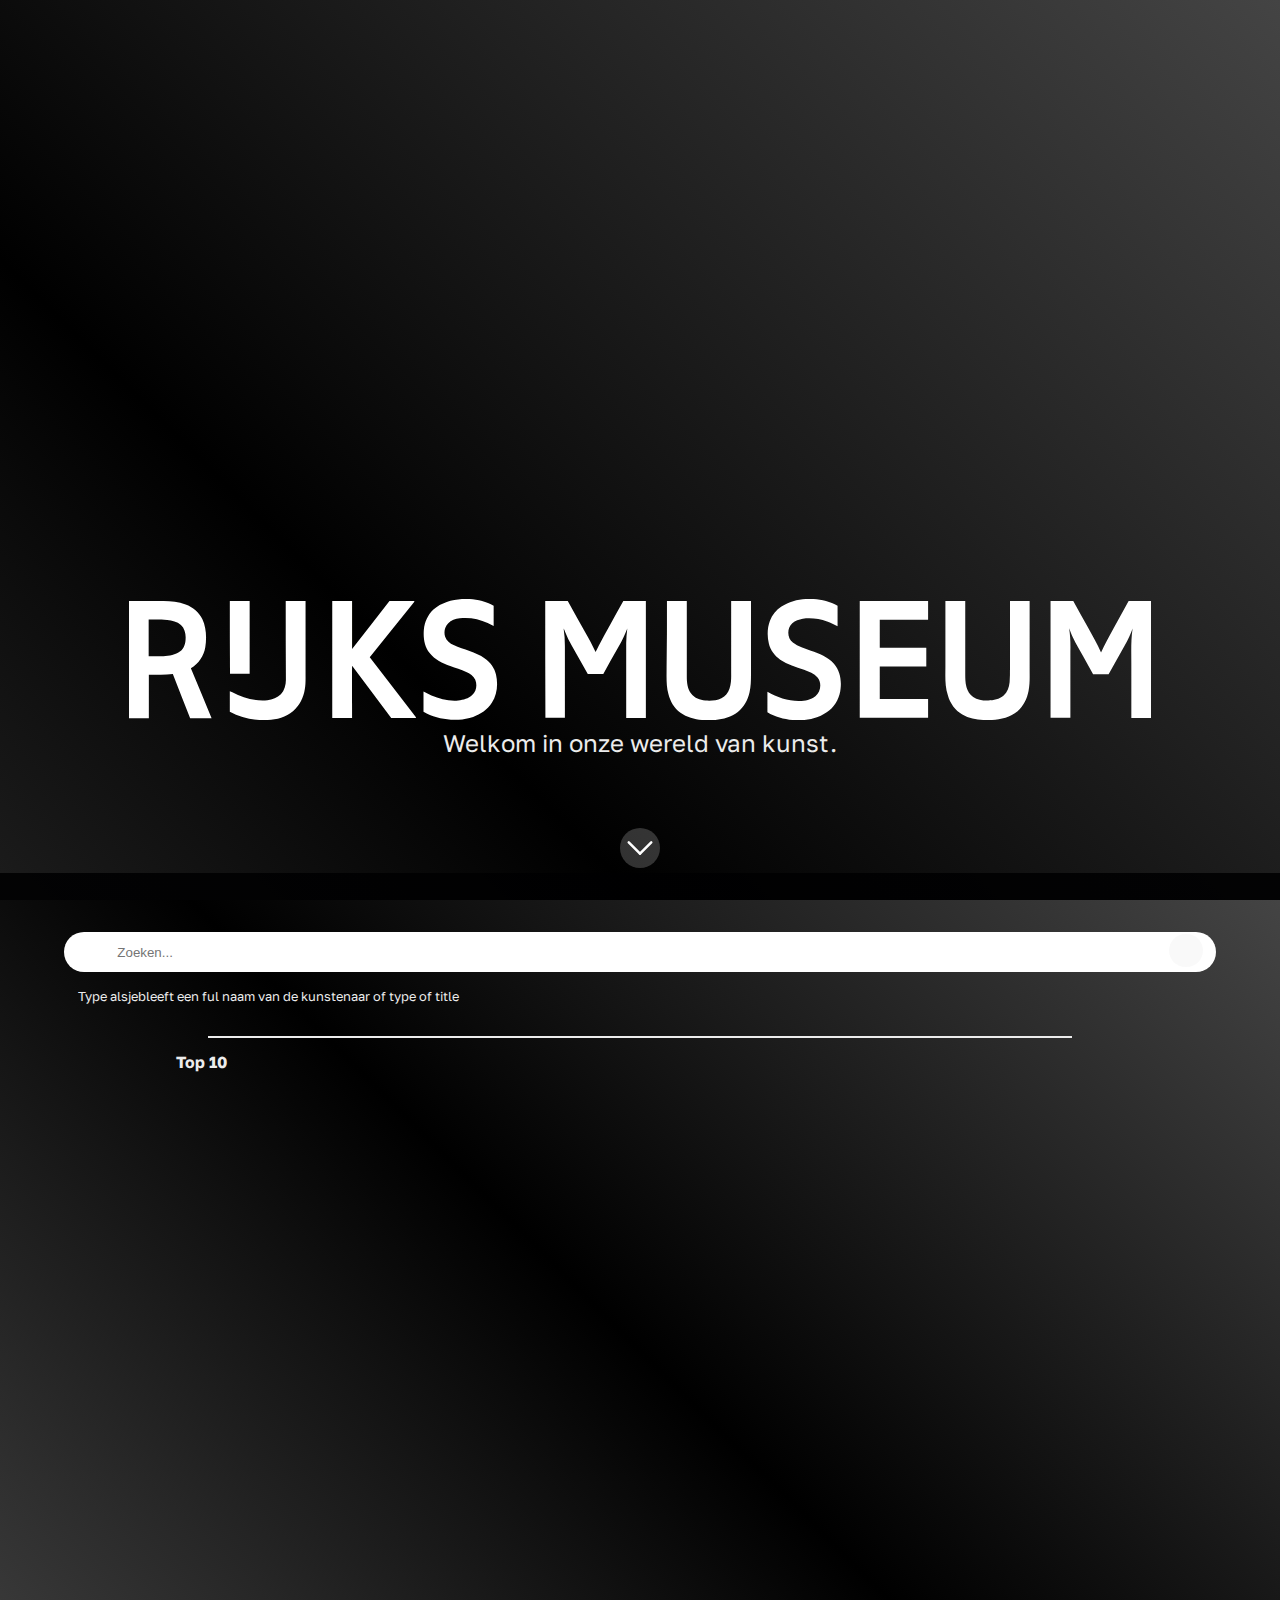
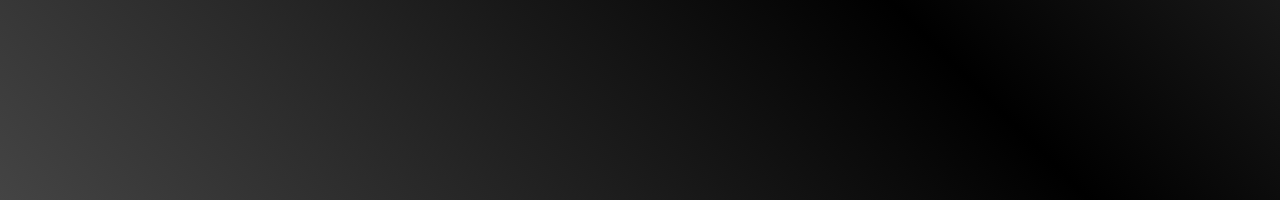
==== commit cfd55583: "Add files via upload" ====
--- a/userstory/index.html
+++ b/userstory/index.html
@@ -8,8 +8,8 @@
     <title>Rijks museum</title>
     <link rel="stylesheet" href="./css/stylesheet.css">
     <link rel="preconnect" href="https://fonts.googleapis.com">
-<link rel="preconnect" href="https://fonts.gstatic.com" crossorigin>
-<link href="https://fonts.googleapis.com/css2?family=Golos+Text&display=swap" rel="stylesheet">
+    <link rel="preconnect" href="https://fonts.gstatic.com" crossorigin>
+    <link href="https://fonts.googleapis.com/css2?family=Golos+Text&display=swap" rel="stylesheet">
 </head>
 
 <body>
@@ -23,72 +23,8 @@
             <img src="./images/rijksmuseum.svg" alt="Rijksmuseum logo">
         </h1>
         <p>Welkom in onze wereld van kunst.</p>
-        <a href="#nextsection">
-
-        </a>
-        <a href="#nextsection">
-            <svg viewBox="0 0 32 32" xmlns="http://www.w3.org/2000/svg" fill="#000000">
-                <g id="SVGRepo_bgCarrier" stroke-width="0"></g>
-                <g id="SVGRepo_tracerCarrier" stroke-linecap="round" stroke-linejoin="round"></g>
-                <g id="SVGRepo_iconCarrier">
-                    <defs>
-                        <style>
-                            .cls-1 {
-                                fill: none;
-                                stroke: #ffffff;
-                                stroke-linecap: round;
-                                stroke-linejoin: round;
-                                stroke-width: 2px;
-                            }
-                        </style>
-                    </defs>
-                    <title></title>
-                    <g id="chevron-bottom">
-                        <line class="cls-1" x1="16" x2="7" y1="20.5" y2="11.5"></line>
-                        <line class="cls-1" x1="25" x2="16" y1="11.5" y2="20.5"></line>
-                    </g>
-                </g>
-            </svg>
-        </a>
-    </header>
-
-
-    <main id="nextsection">
-
-        <form>
-            <label>
-                <input type="text" placeholder="Zoeken...">
-                <button></button>
-            </label>
-            <div>
-
-            </div>
-        </form>
-
-        <!-- zoeken scherm -->
-        <h2></h2>
-         <ul></ul> 
-
-        <!-- top 10 -->
-        <section>
-            <h2>Top 10</h2>
-        </section>
-
-        <p>Rijksmuseum app 2022/2023 | Door Sundous Kanaan</p>
-
-     
-        
-    </main>
-    <!-- data scherm -->
-    <article>
-        <button>
-            
-        </button>
-        <img src="https://lh3.googleusercontent.com/mZj-trnVh6jeUDsl1o0a3xNXPat_UOZtKecS4LaZdTLcNoIqtd_yf6beJKCUVzk3NT5SSFeQ-hOzJEOOSV9sg8dHE6VjFjUrGfxwe5Sg=s0"
-                alt="">
-        
-        <a href="/">
-            <svg viewBox="0 0 32 32" xmlns="http://www.w3.org/2000/svg" fill="#000000">
+        <a href="#zoekbalk">
+            <svg viewBox="0 0 32 32" xmlns="http://www.w3.org/2000/svg" fill="#ffffff">
                 <g id="SVGRepo_bgCarrier" stroke-width="0"></g>
                 <g id="SVGRepo_tracerCarrier" stroke-linecap="round" stroke-linejoin="round"></g>
                 <g id="SVGRepo_iconCarrier">
@@ -112,24 +48,63 @@
             </svg>
         </a>
 
+    </header>
+
+
+    <main id="zoeken_page">
+
+        <form id="zoekbalk">
+            <label>
+                <input type="search" placeholder="Zoeken...">
+                <button></button>
+            </label>
+        </form>
+
+        <p>Type alsjebleeft een ful naam van de kunstenaar of type of title</p>
+
+        <a href="#zoekbalk">
+            <svg viewBox="0 0 32 32" xmlns="http://www.w3.org/2000/svg" fill="#ffffff">
+                <g id="SVGRepo_bgCarrier" stroke-width="0"></g>
+                <g id="SVGRepo_tracerCarrier" stroke-linecap="round" stroke-linejoin="round"></g>
+                <g id="SVGRepo_iconCarrier">
+                    <defs>
+                        <style>
+                            .cls-1 {
+                                fill: none;
+                                stroke: #ffffff;
+                                stroke-linecap: round;
+                                stroke-linejoin: round;
+                                stroke-width: 2px;
+                            }
+                        </style>
+                    </defs>
+                    <title></title>
+                    <g id="chevron-bottom">
+                        <line class="cls-1" x1="16" x2="7" y1="20.5" y2="11.5"></line>
+                        <line class="cls-1" x1="25" x2="16" y1="11.5" y2="20.5"></line>
+                    </g>
+                </g>
+            </svg>
+        </a>
+
+        <!-- zoeken scherm -->
+        <h2></h2>
+        <ul></ul>
+
+        <!-- top 10 -->
         <section>
-            <div>
-                <h2>kunst naam</h2>
-                <p> kunstenaar naam</p>
-            </div>
-            <h3>Description:</h3>
-            <p>text</p>
+            <h2>Top 10</h2>
+        </section>
 
-            <div>
-            </div>
-        </section>
-    </article>
 
+        <article>
+            <button></button>
+        </article>
+    </main>
 
     <script defer src="./script/routie/routie.js"></script>
     <script type="module" src="./script/script.js"></script>
 
 </body>
 
-</html>
-
+</html>--- a/userstory/css/stylesheet.css
+++ b/userstory/css/stylesheet.css
@@ -31,14 +31,18 @@
     --titel-filter: brightness(15);
     --no-brightness: brightness(0);
 
-
-
     --button-width: 2.5em;
 
     --linear-gradient: 45deg, rgb(68, 68, 68), black, rgb(68, 68, 68);
     --transparant-linear-gradient: rgba(0, 0, 1, 0.9) 40%, transparent 100%;
 }
 
+
+*:focus,
+li:has(a:focus){
+    outline-color: var(--thema-fontcolor);
+    box-shadow: 0 0 0 .2em var(--thema-fontcolor);
+}
 
 button {
     background: none;
@@ -47,7 +51,7 @@
     border-radius: 50%;
 }
 
-.loading{
+.loading {
     width: 100%;
     height: 100%;
     position: absolute;
@@ -57,7 +61,7 @@
     column-gap: 1em;
 }
 
-.loading span{
+.loading span {
     width: .5rem;
     aspect-ratio: 1/1;
     display: block;
@@ -70,31 +74,28 @@
     animation: loadingResultaten 1s linear infinite both;
 }
 
-.loading span:nth-of-type(2){
+.loading span:nth-of-type(2) {
     animation-delay: .25s;
 }
 
-.loading span:nth-of-type(3){
+.loading span:nth-of-type(3) {
     animation-delay: .5s;
 }
 
-@keyframes loadingResultaten{
-    0%{
+@keyframes loadingResultaten {
+    0% {
         opacity: 0;
     }
-    50%{
-        opacity: 50%;;
-    }
-    100%{
+
+    50% {
+        opacity: 50%;
+        ;
+    }
+
+    100% {
         opacity: 100%;
     }
 }
-
-
-
-
-
-
 
 
 
@@ -102,15 +103,17 @@
     font-family: var(--font-family);
     width: 100vw;
     height: 100dvh;
-    height: 100vh;
+    height: fit-content;
     position: relative;
     overflow-x: hidden;
     overflow-y: auto;
 
     background-image: linear-gradient(var(--linear-gradient));
-}
-
-body.hidden{
+    background-repeat: no-repeat;
+
+}
+
+body.hidden {
     overflow-y: hidden;
 }
 
@@ -172,7 +175,7 @@
 }
 
 body:has(body > div.display) {
-    overflow-y:hidden;
+    overflow-y: hidden;
 }
 
 
@@ -250,34 +253,7 @@
     filter: var(--titel-filter);
 }
 
-header>a:first-of-type {
-    width: var(--button-width);
-    height: var(--button-width);
-    position: absolute;
-    top: 1em;
-    right: 1.5rem;
-
-    background-color: var(--schadow);
-    box-shadow: 0 0 1em var(--schadow);
-
-    border-radius: 3em;
-
-    display: grid;
-
-    z-index: 2;
-
-    background-image: url(https://cdn-icons-png.flaticon.com/512/3917/3917754.png);
-    background-size: 55%;
-    background-repeat: no-repeat;
-    background-position: center;
-    transition: .5s;
-}
-
-header>a:first-of-type:hover {
-    background-size: 60%;
-}
-
-header>a:last-of-type {
+header>a {
     width: var(--button-width);
     height: var(--button-width);
     border-radius: 5em;
@@ -290,6 +266,7 @@
     z-index: 3;
 
     cursor: pointer;
+    background-color: var(--white-schadow);
 
     display: grid;
 
@@ -298,7 +275,7 @@
 
 @keyframes flow {
     0% {
-        box-shadow: 0 0 1em var(--white-schadow), inset 0 0 1em var(--white-schadow);
+        box-shadow: 0 0 1em 1em var(--white-schadow), inset 0 0 1em var(--white-schadow);
         transform: translateY(-.1em);
     }
 
@@ -307,7 +284,7 @@
     }
 
     100% {
-        box-shadow: 0 0 1em var(var(--white-schadow)), inset 0 0 1em var(--white-schadow);
+        box-shadow: 0 0 1em 1em var(var(--white-schadow)), inset 0 0 1em var(--white-schadow);
         transform: translateY(-.1em);
     }
 }
@@ -429,18 +406,20 @@
 
 main {
     width: 100vw;
-    height: 100%;
+    height: 100vh;
 
     /* padding-top: 2em; */
     padding: 2em 1em 0 1em;
 
     display: grid;
     grid-template-columns: 100%;
-    grid-template-rows: 2.5em 1em;
+    grid-template-rows: 2.5em 1em 0;
     gap: 1em;
     justify-items: center;
 
     position: relative;
+
+    background-image: linear-gradient(var(--linear-gradient));
 }
 
 main::after {
@@ -457,37 +436,52 @@
 
 main form {
     width: 100vw;
-    position: relative;
-}
-
-main form label {
-    width: 95%;
     height: 2.5em;
     position: relative;
 
-    left: calc(50% - 95%/2 );
-}
-
-
-main form label input[type=text] {
+    scroll-margin-top: 2em;
+}
+
+main form label {
+    width: 90%;
+    height: 2.5em;
+    position: relative;
+
+    left: calc(50% - 90%/2);
+}
+
+
+main form label input[type=search] {
     width: inherit;
     height: 100%;
 
     border: none;
     border-radius: 5em;
-    text-indent: 2em;
-
-    /* background-image: url(https://cdn-icons-png.flaticon.com/512/3917/3917754.png);
-    background-position: right 2em center;
+    text-indent: 4em;
+
+    padding-right: 5em;
+
+    color: var(--input-text);
+}
+
+main form label input[type=search]::-webkit-search-cancel-button {
+    -webkit-appearance: none;
+
+    height: 2em;
+    width: 2em;
+    /* background-color: var(--thema-fontcolor); */
+    background-image: url(https://icones.pro/wp-content/uploads/2021/08/icone-x-avec-cercle-orange.png);
     background-repeat: no-repeat;
-    background-size: 2em; */
-
-    padding-right: 5em;
-
-    color: var(--input-text);
-}
-
-main form label button{
+    background-position: center;
+    background-size: cover;
+    border-radius: 50%;
+
+    position: absolute;
+    left: 1em;
+    cursor: pointer;
+}
+
+main form label button {
     width: var(--button-width);
     height: var(--button-width);
 
@@ -506,37 +500,36 @@
     transition: .5s;
 }
 
-main form>div{
+main>p {
     width: 90%;
-    height: auto;
-    padding: .2em;
-background-color: red;
-    position: absolute;
-    left: calc(50% - 90%/2 );
+    /* height: auto; */
+    max-height: 1em;
     z-index: 100;
 
-    display: flex;
-    flex-direction: column;
-    align-items: center
-
-    /* border-radius: 5em ; */
-}
-
-
-main form>div div{
-    width: 95%;
-    height: 2em;
-    /* padding-bottom: .5em; */
-    padding-top: 1em;
-    text-indent: 2em;
-    /* background-color: blue; */
-    padding: .1em 0;
+    font-size: .8em;
     color: var(--fontcolor);
-    border-bottom: solid .1em var(--fontcolor);
-}
-
-main form>div div:last-of-type{
-    border-bottom: none;
+
+    grid-area: 2/1/3/2;
+
+}
+
+main>a{
+    width: var(--button-width);
+    height: var(--button-width);
+    border-radius: 50%;
+    box-shadow: 0 0 .5em .2em var(--white-schadow);
+    background-color: var(--white-schadow);
+
+    position: fixed;
+    bottom: 27%;
+    right: 2em;
+
+    z-index: 1000;
+    display: none;
+}
+
+main>a svg{
+    transform: rotate(180deg);
 }
 
 main>h2 {
@@ -544,9 +537,9 @@
     width: 100%;
     height: 100%;
     height: fit-content;
-    text-indent: 2em;
-
-    grid-area: 2/1/3/2;
+    text-indent: 1em;
+
+    grid-area: 3/1/4/2;
 
     color: var(--fontcolor);
 }
@@ -554,9 +547,10 @@
 main>ul {
     list-style: none;
     width: 100%;
-    /* height: 12em; */
 
     padding: 0 1.5em 2em 1em;
+    grid-row-start: 4;
+
 
     justify-self: center;
     display: none;
@@ -586,11 +580,11 @@
     --size: 11em;
 }
 
-main>ul:has(li.geenResulteten){
-    display: block;
-}
-
-main>ul li.geenResulteten{
+main>ul:has(li.geenResulteten) {
+    display: block;
+}
+
+main>ul li.geenResulteten {
     width: 100%;
     height: 50vh;
     border-radius: 0;
@@ -599,19 +593,20 @@
     justify-items: center;
 }
 
-main>ul li.geenResulteten img{
+main>ul li.geenResulteten img {
     width: auto;
     height: 90%;
 }
-main>ul li.geenResulteten p:first-of-type{
+
+main>ul li.geenResulteten p:first-of-type {
     font-weight: bold;
     font-size: 1.5em;
 }
 
-main>ul li.geenResulteten p{
-text-align: center;
-color: var(--fontcolor);
-text-shadow: none;
+main>ul li.geenResulteten p {
+    text-align: center;
+    color: var(--fontcolor);
+    text-shadow: none;
 }
 
 main>section:first-of-type ul li a,
@@ -659,6 +654,11 @@
     text-align: center;
     line-height: 1.5em;
     font-weight: lighter;
+
+    white-space: nowrap;
+    overflow: hidden;
+    text-overflow: ellipsis;
+
 }
 
 @media (min-width: 768px) {
@@ -670,7 +670,8 @@
     }
 
     main>section:first-of-type ul li:hover a:hover div,
-    main>ul li a:hover div {
+    main>ul li a:hover div,
+    li:has(a:focus) div {
         transform: translateY(-100%);
         opacity: 100%;
     }
@@ -694,11 +695,18 @@
 
 main>section:first-of-type {
     width: 100vw;
-    /* max-width: 80vw; */
     height: fit-content;
     /* overflow: hidden; */
     padding-left: 1em;
     position: relative;
+    margin-top: 1em;
+}
+
+@media (min-width: 1000px){
+    main>section:first-of-type {
+        width: 75vw;
+        justify-self: center;
+    }
 }
 
 main>section:first-of-type::before {
@@ -708,8 +716,6 @@
     height: .1em;
 
     background-color: var(--fontcolor);
-
-    /* background-color: red; */
 
     position: absolute;
     top: -1em;
@@ -730,13 +736,16 @@
     display: flex;
     flex-direction: row;
     flex-wrap: nowrap;
+    align-items: center;
     gap: 1em;
 
 
     overflow-x: scroll;
     overflow-y: hidden;
-    overscroll-behavior: contain;
     scroll-snap-type: x mandatory;
+    overscroll-behavior: none;
+
+    background-image: linear-gradient(to right, transparent 80% , var(--white-schadow));
 }
 
 main>section:first-of-type ul::-webkit-scrollbar {
@@ -776,7 +785,7 @@
 /* ****************************** */
 
 
-/* ************  main  ********** */
+/* ************  article  ********** */
 
 
 /* ****************************** */
@@ -798,7 +807,7 @@
 
     z-index: 200;
 
-    /* grid-row: 1/3; */
+    grid-row-start: 1;
 
     background-image: linear-gradient(var(--linear-gradient));
 
@@ -809,27 +818,51 @@
     display: none;
 }
 
-article button {
-    display: block;
-    width: calc(var(--button-width) + .5em);
-    height: calc(var(--button-width) + .5em);
-    cursor: pointer;
+article a:first-of-type:hover {
+    background-size: 85%;
+}
+
+article a{
+    width: var(--button-width);
+    height: var(--button-width);
+    background-color: var(--white-schadow);
+    position: absolute;
+    z-index: 1000;
+
     border-radius: 50%;
-
-    background-color: var(--schadow);
-    background-image:
-     url(https://cdn.icon-icons.com/icons2/1898/PNG/512/enlarge_121031.png);
-     background-position: center;
-    background-size: 80%;
+    margin: 1em 1.5em;
+
+    background-position: center;
+    background-size: 75%;
     background-repeat: no-repeat;
-    position: absolute;
-    z-index: 1;
-    /* overflow: hidden; */
-
-    grid-area: 1/1/1/-1;
+
+    transition: .4s;
+}
+
+article a:nth-of-type(2){
+    background-image: url(https://cdn-icons-png.flaticon.com/512/2989/2989868.png);
     justify-self: end;
-    margin: 1em 2em 0 0;
-
+}
+
+article a:first-of-type{
+    background-image: url(https://cdn-icons-png.flaticon.com/512/1174/1174407.png);
+    justify-self: start;
+    margin: 1em 1em;
+}
+
+article a:nth-of-type(3){
+    background-image: url(https://cdn-icons-png.flaticon.com/512/44/44707.png?w=360);
+    background-size: 85%;
+    display: none;
+    justify-self: end;
+}
+
+article a:hover{
+    background-size: 85%;
+}
+
+article a:nth-of-type(3):hover{
+    background-size: 60%;
 }
 
 article img {
@@ -841,56 +874,57 @@
     object-position: center;
     transition: 1s;
 
+    /* fade image effect : https://stackoverflow.com/questions/9525215/using-css-can-you-apply-a-gradient-mask-to-fade-to-the-background-over-text */
+    -webkit-mask-image: -webkit-gradient(linear, left 5%, left bottom, from(rgba(0,0,0,1)), to(rgba(0,0,0,0)));
+
     grid-area: 1/1/4/-1;
 }
 
-article button:hover + img {
+article:has(a:nth-of-type(2):hover) img {
     transform: scale(1.1);
 }
 
-article.openimg section{
+article.openimg section {
     display: none;
-} 
-
-article.openimg button:hover + img{
+}
+
+article.openimg a:nth-of-type(3) {
+    display: block;
+    z-index: 100;
+}
+
+article.openimg a:not(:nth-of-type(3)){
+    display: none;
+}
+
+article.openimg a:first-of-type:hover{
+    background-size: 65%;
+}
+
+article a:first-of-type + img {
     transform: scale(1);
 }
 
-article.openimg img{
+article.openimg{
+ justify-content: center
+}
+
+
+article.openimg img {
     width: 100%;
     height: auto;
 
+    justify-self: center;
     align-self: center;
-} 
-
-article>a {
-    width: var(--button-width);
-    height: var(--button-width);
-    display: block;
-
-    background-color: var(--schadow);
-    /* background-color: aqua; */
-
-    grid-row: 1/2;
-    border-radius: 50%;
-
-    position: absolute;
-    left: .5em;
-    top: .5em;
-    z-index: inherit;
-
-    cursor: pointer;
-}
-
-article>a svg {
-    width: 100%;
-    transform: rotate(90deg) scale(.9);
-    filter: var(--no-brightness);
-    transition: .3s;
-}
-
-article>a:hover svg {
-    transform: rotate(90deg) scale(1.1);
+}
+
+
+
+@media screen and (min-width: 950px) {
+    article.openimg img {
+        width: auto;
+        height: 100%;
+    }
 }
 
 article>section {
@@ -926,7 +960,7 @@
     width: fit-content;
 }
 
-article>section div {
+article>section div:first-of-type {
     display: flex;
     flex-direction: column;
     align-items: center;
@@ -935,7 +969,7 @@
     margin-bottom: 2em;
 }
 
-article>section div p {
+article>section div:first-of-type p {
     color: var(--thema-fontcolor);
     padding: .5em;
     background-color: var(--licht-background);
@@ -943,7 +977,7 @@
     border-radius: 50em;
 }
 
-article>section div h2,
+article>section div:first-of-type h2,
 article>section h3 {
     margin-bottom: .5em;
 }
@@ -964,7 +998,12 @@
     }
 }
 
-article>section>p::first-letter {
+article>section>p:first-of-type{
+    padding-bottom: 1em;
+    border-bottom: solid .2em var(--fontcolor);
+}
+
+article>section>p:first-of-type::first-letter {
     color: var(--thema-fontcolor);
     font-size: 4em;
     font-weight: bolder;
@@ -973,25 +1012,19 @@
     float: left;
 }
 
+article>section> div:not(:first-of-type){
+    display: flex;
+    flex-direction: row;
+
+    margin-top: 1em;
+    gap: 1em;
+}
+
+article>section>div p:first-of-type{
+    color: var(--thema-fontcolor);
+}
+
 /* article>section h3,
 article>section > p{
     text-indent: 10rem;
-} */
-
-
-
-
-
-
-
-main>p:last-child {
-    color: var(--fontcolor);
-    position: absolute;
-    bottom: 0;
-
-    font-size: .8em;
-
-    height: 2em;
-
-    display: none;
-}+} */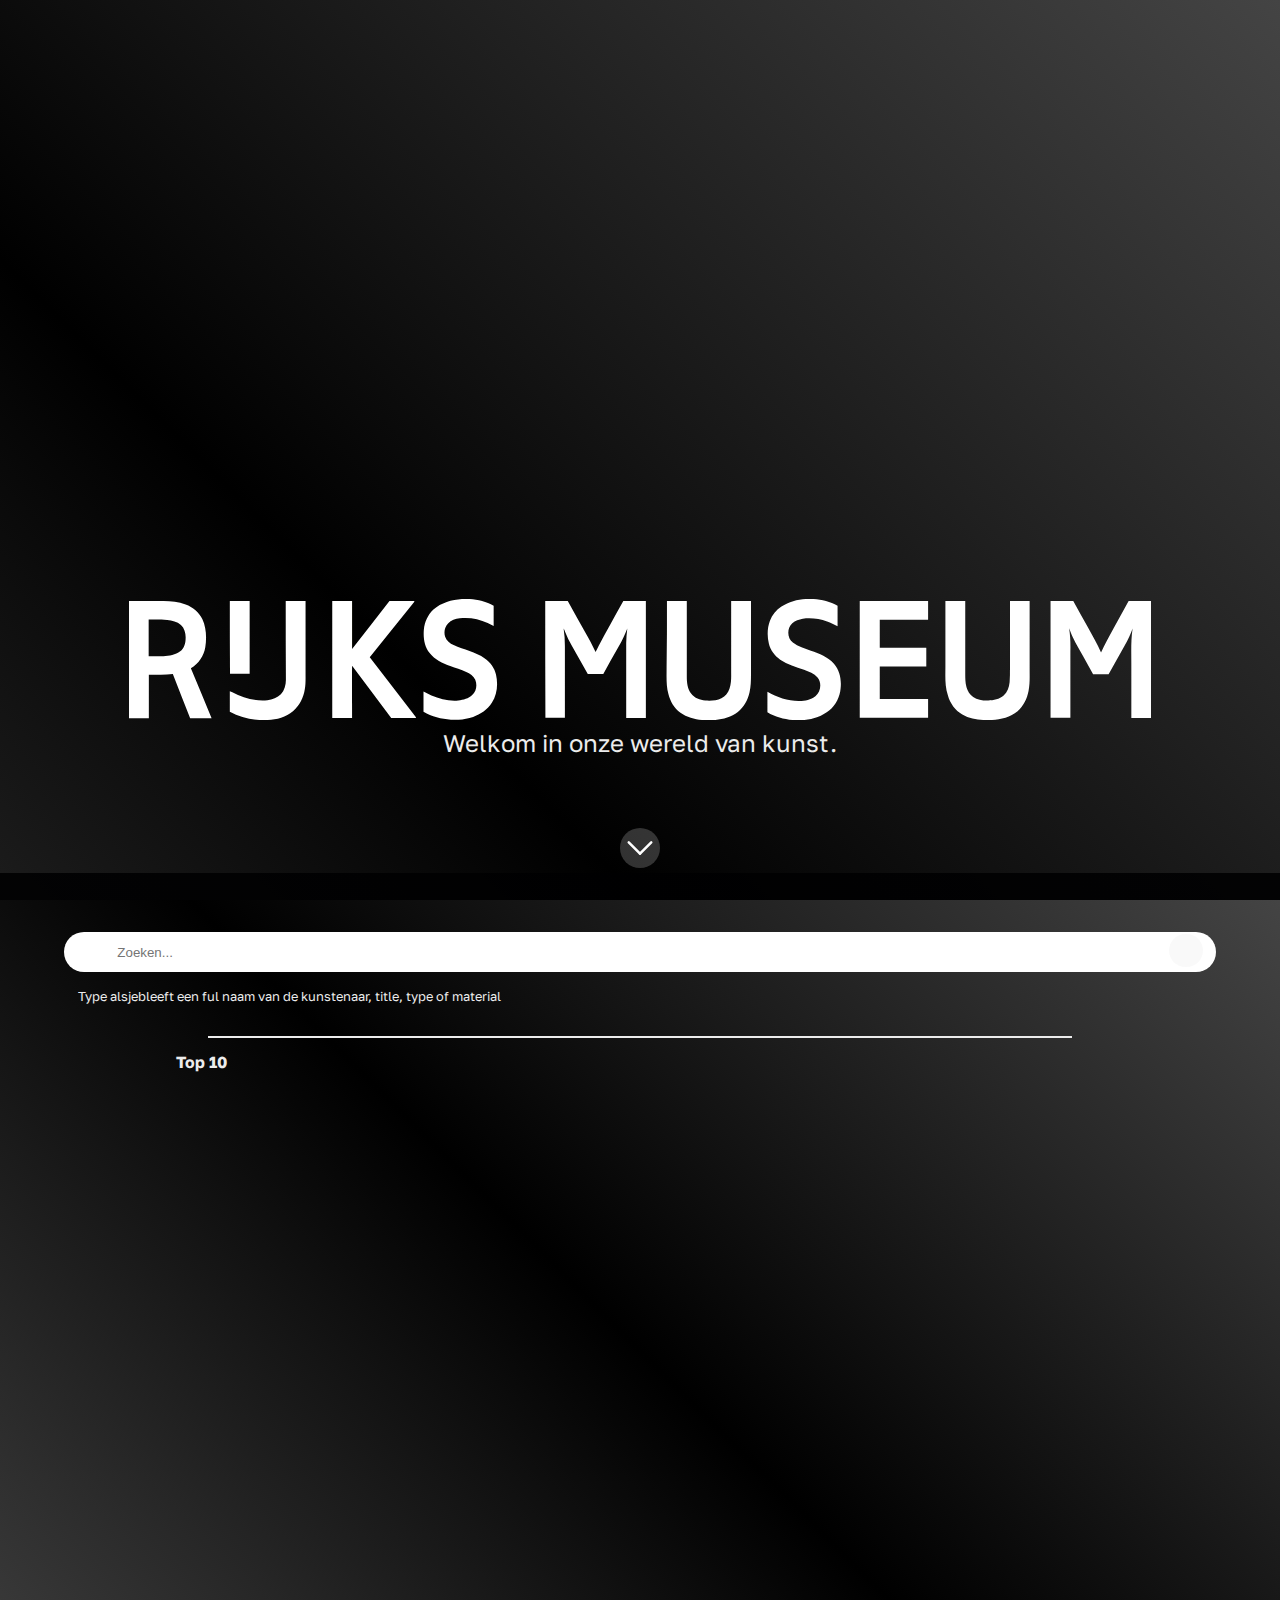
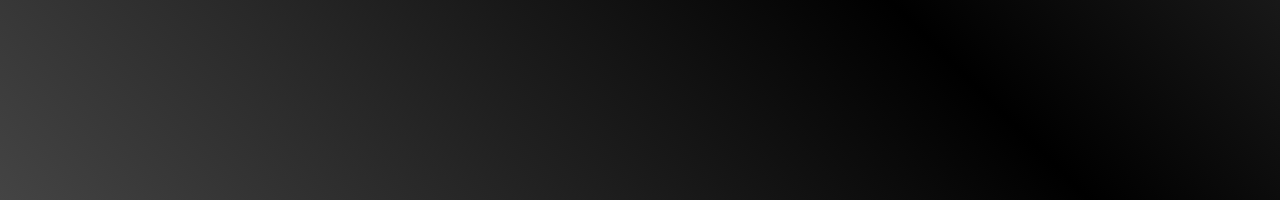
==== commit 6df7961c: "Add files via upload" ====
--- a/userstory/index.html
+++ b/userstory/index.html
@@ -18,7 +18,7 @@
         <img src="./images/rijksmuseum.svg" alt="Rijksmuseum logo">
     </div>
 
-    <header id="top">
+    <header>
         <h1>
             <img src="./images/rijksmuseum.svg" alt="Rijksmuseum logo">
         </h1>
@@ -60,7 +60,7 @@
             </label>
         </form>
 
-        <p>Type alsjebleeft een ful naam van de kunstenaar of type of title</p>
+        <p>Type alsjebleeft een ful naam van de kunstenaar, title, type of material</p>
 
         <a href="#zoekbalk">
             <svg viewBox="0 0 32 32" xmlns="http://www.w3.org/2000/svg" fill="#ffffff">
@@ -96,7 +96,6 @@
             <h2>Top 10</h2>
         </section>
 
-
         <article>
             <button></button>
         </article>
--- a/userstory/css/stylesheet.css
+++ b/userstory/css/stylesheet.css
@@ -221,8 +221,6 @@
     grid-template-rows: 80% 20%;
     gap: .5em;
     justify-items: center;
-
-    /* background-color: var(--theme); */
 }
 
 header h1 {
@@ -408,7 +406,6 @@
     width: 100vw;
     height: 100vh;
 
-    /* padding-top: 2em; */
     padding: 2em 1em 0 1em;
 
     display: grid;
@@ -469,7 +466,7 @@
 
     height: 2em;
     width: 2em;
-    /* background-color: var(--thema-fontcolor); */
+
     background-image: url(https://icones.pro/wp-content/uploads/2021/08/icone-x-avec-cercle-orange.png);
     background-repeat: no-repeat;
     background-position: center;
@@ -485,7 +482,6 @@
     width: var(--button-width);
     height: var(--button-width);
 
-    /* background-color: var(--white-schadow); */
     background-color: var(--white-schadow);
     cursor: pointer;
 
@@ -502,7 +498,6 @@
 
 main>p {
     width: 90%;
-    /* height: auto; */
     max-height: 1em;
     z-index: 100;
 
